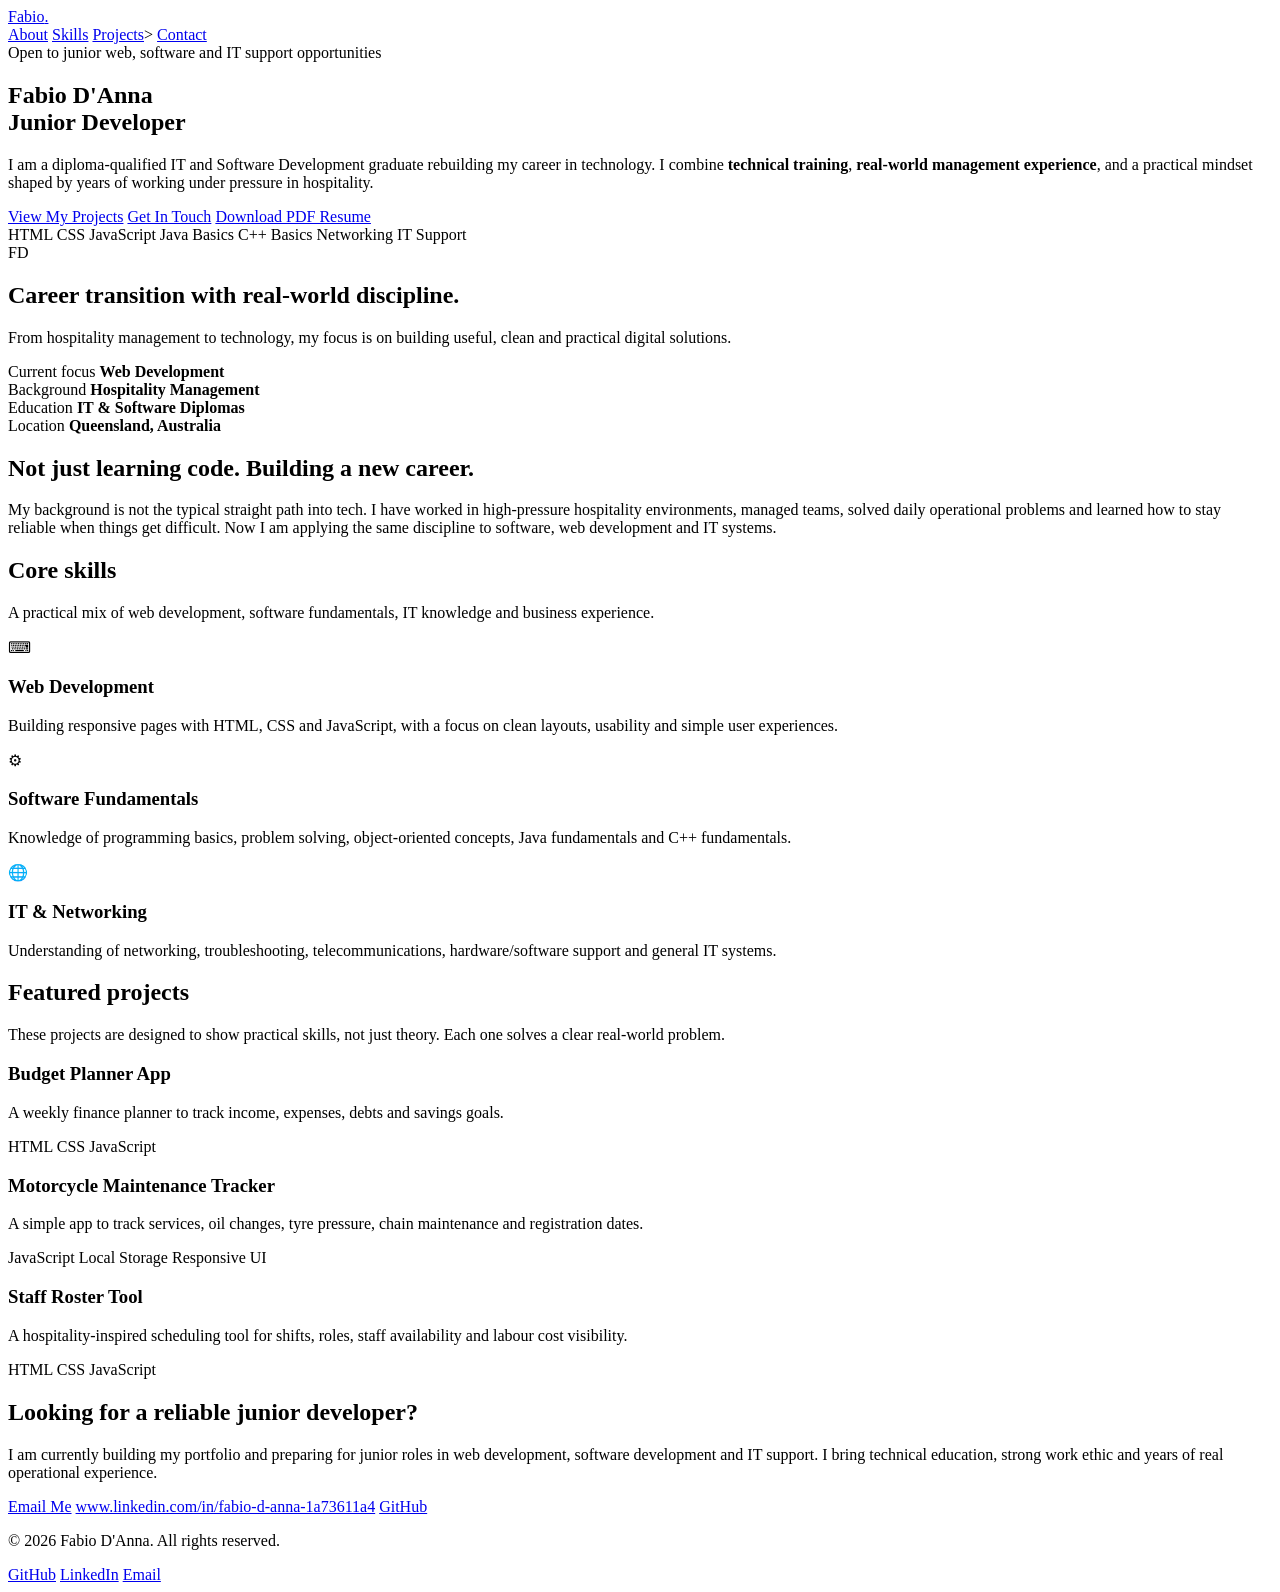
==== index.html @ 19a4f278 "Add files via upload" ====
<!DOCTYPE html>
<html lang="en">
<head>
<link rel="stylesheet" href="css/style.css" /></head>

<body>

  <header>
    <div class="container navbar">
      <a href="index.html" class="logo">Fabio<span>.</span></a>

      <nav class="nav-links">
        <a href="about.html">About</a>
        <a href="skills.html">Skills</a>
        <a href="project.html">Projects</a>>
        <a href="contact.html" class="nav-button">Contact</a>
      </nav>
    </div>
  </header>

  <main>

    <!-- HERO SECTION -->
    <section class="hero container">
      <div class="hero-content">
        <div class="eyebrow">
          <span class="eyebrow-dot"></span>
          Open to junior web, software and IT support opportunities
        </div>

        <h1>
          Fabio D'Anna<br />
          <span class="gradient-text">Junior Developer</span>
        </h1>

        <p class="hero-description">
          I am a diploma-qualified IT and Software Development graduate rebuilding my career in technology.
          I combine <strong>technical training</strong>, <strong>real-world management experience</strong>,
          and a practical mindset shaped by years of working under pressure in hospitality.
        </p>

        <div class="hero-actions">
          <a href="project.html" class="btn btn-primary">View My Projects</a>
          <a href="contact.html" class="btn btn-secondary">Get In Touch</a>
         <a href="assets/documents/Fabio-DAnna-Resume.pdf" class="btn btn-primary" download>
  Download PDF Resume
</a>
        </div>

        <div class="hero-tags">
          <span class="tag">HTML</span>
          <span class="tag">CSS</span>
          <span class="tag">JavaScript</span>
          <span class="tag">Java Basics</span>
          <span class="tag">C++ Basics</span>
          <span class="tag">Networking</span>
          <span class="tag">IT Support</span>
        </div>
      </div>

      <aside class="profile-card">
        <div class="card-top">
          <div class="initials">FD</div>
        </div>

        <h2>Career transition with real-world discipline.</h2>

        <p>
          From hospitality management to technology, my focus is on building useful,
          clean and practical digital solutions.
        </p>

        <div class="profile-list">
          <div class="profile-item">
            <span>Current focus</span>
            <strong>Web Development</strong>
          </div>

          <div class="profile-item">
            <span>Background</span>
            <strong>Hospitality Management</strong>
          </div>

          <div class="profile-item">
            <span>Education</span>
            <strong>IT & Software Diplomas</strong>
          </div>

          <div class="profile-item">
            <span>Location</span>
            <strong>Queensland, Australia</strong>
          </div>
        </div>
      </aside>
    </section>

    <!-- ABOUT PREVIEW -->
    <section id="about">
      <div class="container">
        <div class="section-header">
          <h2>Not just learning code. Building a new career.</h2>
          <p>
            My background is not the typical straight path into tech. I have worked in high-pressure
            hospitality environments, managed teams, solved daily operational problems and learned how
            to stay reliable when things get difficult. Now I am applying the same discipline to software,
            web development and IT systems.
          </p>
        </div>
      </div>
    </section>

    <!-- SKILLS SECTION -->
    <section id="skills">
      <div class="container">
        <div class="section-header">
          <h2>Core skills</h2>
          <p>
            A practical mix of web development, software fundamentals, IT knowledge and business experience.
          </p>
        </div>

        <div class="cards-grid">
          <article class="info-card">
            <div class="icon">⌨</div>
            <h3>Web Development</h3>
            <p>
              Building responsive pages with HTML, CSS and JavaScript, with a focus on clean layouts,
              usability and simple user experiences.
            </p>
          </article>

          <article class="info-card">
            <div class="icon">⚙</div>
            <h3>Software Fundamentals</h3>
            <p>
              Knowledge of programming basics, problem solving, object-oriented concepts,
              Java fundamentals and C++ fundamentals.
            </p>
          </article>

          <article class="info-card">
            <div class="icon">🌐</div>
            <h3>IT & Networking</h3>
            <p>
              Understanding of networking, troubleshooting, telecommunications,
              hardware/software support and general IT systems.
            </p>
          </article>
        </div>
      </div>
    </section>

    <!-- PROJECTS PREVIEW -->
    <section id="projects">
      <div class="container">
        <div class="section-header">
          <h2>Featured projects</h2>
          <p>
            These projects are designed to show practical skills, not just theory.
            Each one solves a clear real-world problem.
          </p>
        </div>

        <div class="projects-grid">
          <article class="project-card">
            <div class="project-image"></div>
            <div class="project-content">
              <h3>Budget Planner App</h3>
              <p>
                A weekly finance planner to track income, expenses, debts and savings goals.
              </p>
              <div class="project-tech">
                <span class="tech-pill">HTML</span>
                <span class="tech-pill">CSS</span>
                <span class="tech-pill">JavaScript</span>
              </div>
            </div>
          </article>

          <article class="project-card">
            <div class="project-image"></div>
            <div class="project-content">
              <h3>Motorcycle Maintenance Tracker</h3>
              <p>
                A simple app to track services, oil changes, tyre pressure, chain maintenance and registration dates.
              </p>
              <div class="project-tech">
                <span class="tech-pill">JavaScript</span>
                <span class="tech-pill">Local Storage</span>
                <span class="tech-pill">Responsive UI</span>
              </div>
            </div>
          </article>

          <article class="project-card">
            <div class="project-image"></div>
            <div class="project-content">
              <h3>Staff Roster Tool</h3>
              <p>
                A hospitality-inspired scheduling tool for shifts, roles, staff availability and labour cost visibility.
              </p>
              <div class="project-tech">
                <span class="tech-pill">HTML</span>
                <span class="tech-pill">CSS</span>
                <span class="tech-pill">JavaScript</span>
              </div>
            </div>
          </article>
        </div>
      </div>
    </section>

    <!-- CONTACT CTA -->
    <section id="contact">
      <div class="container">
        <div class="cta">
          <h2>Looking for a reliable junior developer?</h2>
          <p>
            I am currently building my portfolio and preparing for junior roles in web development,
            software development and IT support. I bring technical education, strong work ethic and
            years of real operational experience.
          </p>

          <div class="hero-actions" style="justify-content: center; margin-bottom: 0;">
            <a href="mailto:gnomocode@gmail.com" class="btn btn-primary">Email Me</a>
            <a href="#" class="btn btn-secondary">www.linkedin.com/in/fabio-d-anna-1a73611a4</a>
            <a href="#" class="btn btn-secondary">GitHub</a>
          </div>
        </div>
      </div>
    </section>

  </main>

  <footer>
    <div class="container footer-inner">
      <p>© 2026 Fabio D'Anna. All rights reserved.</p>

      <div class="footer-links">
        <a href="#">GitHub</a>
        <a href="#">LinkedIn</a>
        <a href="mailto:your.email@example.com">Email</a>
      </div>
    </div>
  </footer>

</body>
</html>
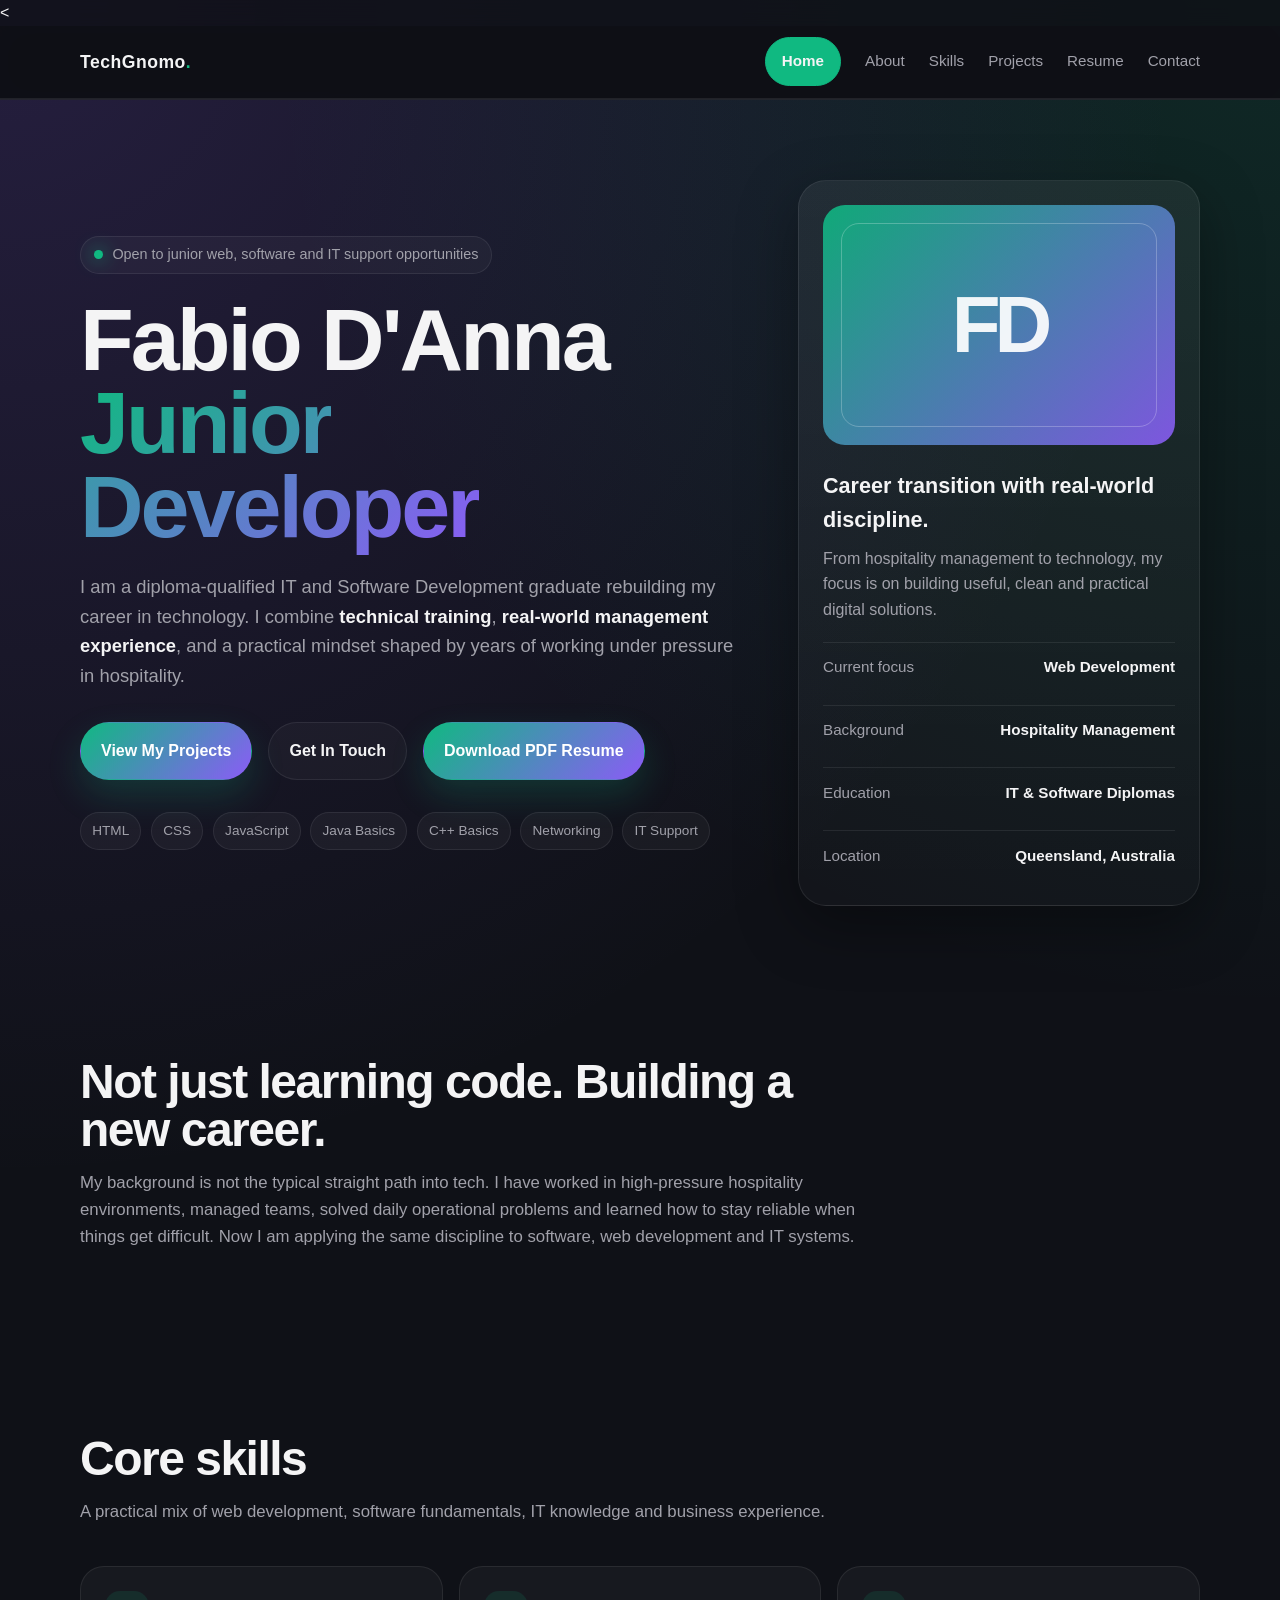
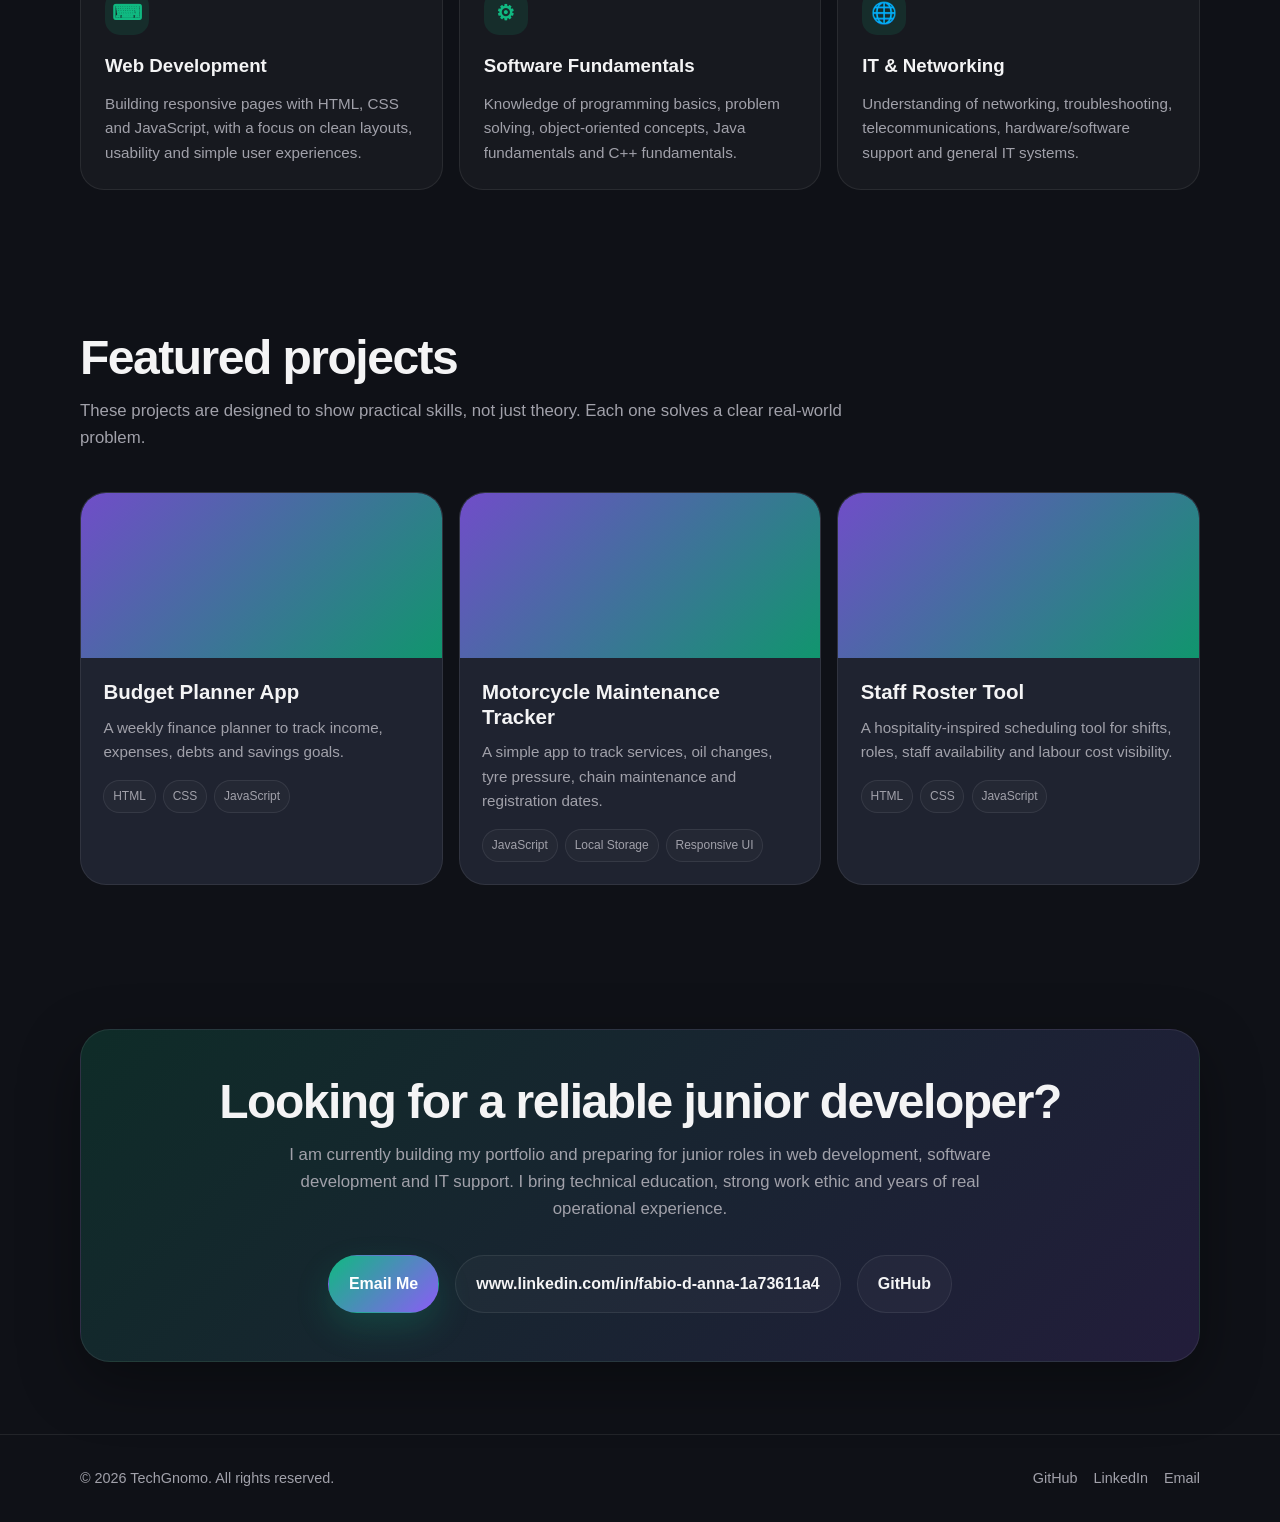
==== commit 238cade6: "Improve mobile responsive layout" ====
--- a/index.html
+++ b/index.html
@@ -6,16 +6,24 @@
 <body>
 
   <header>
-    <div class="container navbar">
-      <a href="index.html" class="logo">Fabio<span>.</span></a>
-
-      <nav class="nav-links">
-        <a href="about.html">About</a>
-        <a href="skills.html">Skills</a>
-        <a href="project.html">Projects</a>>
-        <a href="contact.html" class="nav-button">Contact</a>
-      </nav>
-    </div>
+    <<header>
+  <div class="container navbar">
+    <a href="index.html" class="logo">TechGnomo<span>.</span></a>
+
+    <button class="mobile-menu-btn" id="mobileMenuBtn" aria-label="Open menu">
+      ☰
+    </button>
+
+    <nav class="nav-links" id="navLinks">
+      <a href="index.html" class="nav-button active">Home</a>
+      <a href="about.html">About</a>
+      <a href="skills.html">Skills</a>
+      <a href="project.html">Projects</a>
+      <a href="resume.html">Resume</a>
+      <a href="contact.html" >Contact</a>
+    </nav>
+  </div>
+</header>
   </header>
 
   <main>
@@ -234,7 +242,7 @@
 
   <footer>
     <div class="container footer-inner">
-      <p>© 2026 Fabio D'Anna. All rights reserved.</p>
+      <p>© 2026 TechGnomo. All rights reserved.</p>
 
       <div class="footer-links">
         <a href="#">GitHub</a>
--- a/css/style.css
+++ b/css/style.css
@@ -0,0 +1,1367 @@
+:root {
+  --bg: #0f1117;
+  --bg-soft: #171a23;
+  --card: #1f2330;
+  --text: #f4f4f5;
+  --muted: #a1a1aa;
+  --emerald: #10b981;
+  --violet: #8b5cf6;
+  --blue: #38bdf8;
+  --yellow: #facc15;
+  --red: #fb7185;
+  --border: rgba(255, 255, 255, 0.08);
+  --shadow: 0 20px 60px rgba(0, 0, 0, 0.35);
+}
+
+/* RESET */
+
+* {
+  margin: 0;
+  padding: 0;
+  box-sizing: border-box;
+}
+
+html {
+  scroll-behavior: smooth;
+}
+
+body {
+  font-family: Arial, Helvetica, sans-serif;
+  background:
+    radial-gradient(circle at top left, rgba(139, 92, 246, 0.18), transparent 35%),
+    radial-gradient(circle at top right, rgba(16, 185, 129, 0.14), transparent 30%),
+    var(--bg);
+  color: var(--text);
+  line-height: 1.6;
+}
+
+a {
+  color: inherit;
+  text-decoration: none;
+}
+
+button,
+input,
+textarea,
+select {
+  font: inherit;
+}
+
+.container {
+  width: min(1120px, 92%);
+  margin: 0 auto;
+}
+
+/* NAVBAR */
+
+header {
+  position: sticky;
+  top: 0;
+  z-index: 100;
+  backdrop-filter: blur(16px);
+  background: rgba(15, 17, 23, 0.82);
+  border-bottom: 1px solid var(--border);
+}
+
+.navbar {
+  min-height: 72px;
+  display: flex;
+  align-items: center;
+  justify-content: space-between;
+}
+
+.logo {
+  font-size: 1.1rem;
+  font-weight: 800;
+  letter-spacing: 0.5px;
+}
+
+.logo span {
+  color: var(--emerald);
+}
+
+.nav-links {
+  display: flex;
+  gap: 1.5rem;
+  align-items: center;
+  color: var(--muted);
+  font-size: 0.95rem;
+}
+
+.nav-links a:hover,
+.nav-links a.active {
+  color: var(--text);
+}
+
+.nav-button {
+  padding: 0.7rem 1rem;
+  border: 1px solid var(--emerald);
+  color: var(--emerald);
+  border-radius: 999px;
+  font-weight: 700;
+  transition: 0.2s ease;
+}
+
+.nav-button:hover,
+.nav-button.active {
+  background: var(--emerald);
+  color: #07110d;
+}
+
+/* HERO COMMON */
+
+.page-hero {
+  padding: 6rem 0 4rem;
+}
+
+.hero {
+  min-height: calc(100vh - 72px);
+  display: grid;
+  grid-template-columns: 1.25fr 0.75fr;
+  gap: 3rem;
+  align-items: center;
+  padding: 5rem 0;
+}
+
+.eyebrow {
+  display: inline-flex;
+  align-items: center;
+  gap: 0.6rem;
+  padding: 0.4rem 0.8rem;
+  border: 1px solid var(--border);
+  border-radius: 999px;
+  color: var(--muted);
+  background: rgba(255, 255, 255, 0.03);
+  margin-bottom: 1.5rem;
+  font-size: 0.9rem;
+}
+
+.eyebrow-dot {
+  width: 9px;
+  height: 9px;
+  border-radius: 50%;
+  background: var(--emerald);
+  box-shadow: 0 0 18px var(--emerald);
+}
+
+.hero h1,
+.page-hero h1 {
+  font-size: clamp(2.8rem, 7vw, 5.5rem);
+  line-height: 0.95;
+  letter-spacing: -3px;
+  margin-bottom: 1.5rem;
+  max-width: 950px;
+}
+
+.gradient-text {
+  background: linear-gradient(135deg, var(--emerald), var(--violet));
+  -webkit-background-clip: text;
+  background-clip: text;
+  color: transparent;
+}
+
+.hero-description {
+  max-width: 840px;
+  color: var(--muted);
+  font-size: 1.15rem;
+  margin-bottom: 2rem;
+}
+
+.hero-description strong {
+  color: var(--text);
+  font-weight: 700;
+}
+
+.hero-actions {
+  display: flex;
+  flex-wrap: wrap;
+  gap: 1rem;
+  margin-bottom: 2rem;
+}
+
+.hero-tags {
+  display: flex;
+  flex-wrap: wrap;
+  gap: 0.6rem;
+}
+
+.tag {
+  padding: 0.45rem 0.7rem;
+  background: rgba(255, 255, 255, 0.04);
+  border: 1px solid var(--border);
+  border-radius: 999px;
+  color: var(--muted);
+  font-size: 0.85rem;
+}
+
+/* BUTTONS */
+
+.btn {
+  display: inline-flex;
+  align-items: center;
+  justify-content: center;
+  padding: 0.95rem 1.25rem;
+  border-radius: 999px;
+  font-weight: 800;
+  transition: 0.2s ease;
+  border: 1px solid transparent;
+  cursor: pointer;
+}
+
+.btn-primary {
+  background: linear-gradient(135deg, var(--emerald), var(--violet));
+  color: white;
+  box-shadow: 0 15px 35px rgba(16, 185, 129, 0.2);
+}
+
+.btn-primary:hover {
+  transform: translateY(-2px);
+  box-shadow: 0 20px 45px rgba(139, 92, 246, 0.26);
+}
+
+.btn-secondary {
+  border-color: var(--border);
+  color: var(--text);
+  background: rgba(255, 255, 255, 0.03);
+}
+
+.btn-secondary:hover {
+  border-color: var(--emerald);
+  color: var(--emerald);
+}
+
+/* SECTIONS */
+
+section {
+  padding: 4.5rem 0;
+}
+
+.section-header {
+  max-width: 780px;
+  margin-bottom: 2.5rem;
+}
+
+.section-header h2 {
+  font-size: clamp(2rem, 4vw, 3rem);
+  line-height: 1;
+  letter-spacing: -1.5px;
+  margin-bottom: 1rem;
+}
+
+.section-header p {
+  color: var(--muted);
+  font-size: 1.05rem;
+}
+
+/* COMMON CARDS */
+
+.cards-grid,
+.projects-grid,
+.skills-grid,
+.values-grid,
+.strategy-grid,
+.availability-grid,
+.transferable-grid {
+  display: grid;
+  grid-template-columns: repeat(3, 1fr);
+  gap: 1rem;
+}
+
+.overview-grid {
+  display: grid;
+  grid-template-columns: repeat(4, 1fr);
+  gap: 1rem;
+}
+
+.info-card,
+.story-card,
+.qualification-card,
+.value-card,
+.strategy-card,
+.availability-card,
+.transferable-card,
+.overview-card,
+.skill-card,
+.contact-card,
+.resume-card,
+.resume-section,
+.role-card {
+  background: rgba(255, 255, 255, 0.035);
+  border: 1px solid var(--border);
+  border-radius: 24px;
+  padding: 1.5rem;
+  transition: 0.2s ease;
+}
+
+.info-card:hover,
+.value-card:hover,
+.strategy-card:hover,
+.availability-card:hover,
+.transferable-card:hover,
+.overview-card:hover,
+.skill-card:hover,
+.contact-card:hover {
+  transform: translateY(-4px);
+  border-color: rgba(16, 185, 129, 0.45);
+  box-shadow: var(--shadow);
+}
+
+.info-card h3,
+.story-card h3,
+.qualification-card h3,
+.value-card h3,
+.strategy-card h3,
+.availability-card h3,
+.transferable-card h3,
+.overview-card h3,
+.skill-card h3,
+.contact-card h3,
+.resume-card h3,
+.role-card h3 {
+  margin-bottom: 0.7rem;
+}
+
+.info-card p,
+.story-card p,
+.qualification-card p,
+.value-card p,
+.strategy-card p,
+.availability-card p,
+.transferable-card p,
+.overview-card p,
+.skill-card p,
+.contact-card p,
+.resume-card p,
+.role-card p {
+  color: var(--muted);
+  font-size: 0.95rem;
+}
+
+/* ICON BLOCKS */
+
+.icon,
+.overview-icon,
+.contact-icon,
+.value-number,
+.strategy-number,
+.availability-number,
+.transferable-number {
+  width: 44px;
+  height: 44px;
+  border-radius: 15px;
+  display: grid;
+  place-items: center;
+  background: rgba(16, 185, 129, 0.12);
+  color: var(--emerald);
+  font-size: 1.3rem;
+  font-weight: 900;
+  margin-bottom: 1rem;
+}
+
+/* HOME PROFILE CARD */
+
+.profile-card {
+  background: linear-gradient(180deg, rgba(255, 255, 255, 0.06), rgba(255, 255, 255, 0.02));
+  border: 1px solid var(--border);
+  border-radius: 28px;
+  padding: 1.5rem;
+  box-shadow: var(--shadow);
+}
+
+.card-top {
+  height: 240px;
+  border-radius: 22px;
+  background:
+    linear-gradient(135deg, rgba(16, 185, 129, 0.9), rgba(139, 92, 246, 0.88)),
+    linear-gradient(135deg, #111827, #1f2937);
+  display: flex;
+  align-items: center;
+  justify-content: center;
+  margin-bottom: 1.5rem;
+  position: relative;
+  overflow: hidden;
+}
+
+.card-top::before {
+  content: "";
+  position: absolute;
+  inset: 18px;
+  border: 1px solid rgba(255, 255, 255, 0.24);
+  border-radius: 18px;
+}
+
+.initials {
+  font-size: 5rem;
+  font-weight: 900;
+  letter-spacing: -6px;
+  color: rgba(255, 255, 255, 0.92);
+  z-index: 1;
+}
+
+.profile-card h2 {
+  font-size: 1.35rem;
+  margin-bottom: 0.5rem;
+}
+
+.profile-card p {
+  color: var(--muted);
+  margin-bottom: 1.2rem;
+}
+
+.profile-list {
+  display: grid;
+  gap: 0.75rem;
+}
+
+.profile-item {
+  display: flex;
+  justify-content: space-between;
+  gap: 1rem;
+  padding: 0.8rem 0;
+  border-top: 1px solid var(--border);
+  color: var(--muted);
+  font-size: 0.95rem;
+}
+
+.profile-item strong {
+  color: var(--text);
+  font-weight: 700;
+  text-align: right;
+}
+
+/* PROJECT CARDS */
+
+.project-card {
+  background: var(--card);
+  border: 1px solid var(--border);
+  border-radius: 26px;
+  overflow: hidden;
+  transition: 0.2s ease;
+  display: flex;
+  flex-direction: column;
+  min-height: 100%;
+}
+
+.project-card:hover {
+  transform: translateY(-5px);
+  border-color: rgba(139, 92, 246, 0.5);
+  box-shadow: var(--shadow);
+}
+
+.project-visual,
+.project-image {
+  height: 165px;
+  position: relative;
+  overflow: hidden;
+  background:
+    linear-gradient(135deg, rgba(139, 92, 246, 0.78), rgba(16, 185, 129, 0.78)),
+    #111827;
+}
+
+.project-content {
+  padding: 1.4rem;
+  display: flex;
+  flex-direction: column;
+  flex: 1;
+}
+
+.project-category {
+  color: var(--emerald);
+  font-size: 0.8rem;
+  font-weight: 800;
+  text-transform: uppercase;
+  letter-spacing: 0.06em;
+  margin-bottom: 0.5rem;
+}
+
+.project-content h3 {
+  font-size: 1.28rem;
+  margin-bottom: 0.7rem;
+  line-height: 1.2;
+}
+
+.project-content p {
+  color: var(--muted);
+  font-size: 0.95rem;
+  margin-bottom: 1rem;
+}
+
+.project-features {
+  margin: 0 0 1.1rem 1rem;
+  color: var(--muted);
+  font-size: 0.92rem;
+}
+
+.project-features li {
+  margin-bottom: 0.35rem;
+}
+
+.project-tech,
+.skill-tags,
+.tag-list {
+  display: flex;
+  flex-wrap: wrap;
+  gap: 0.45rem;
+}
+
+.tech-pill,
+.skill-tag {
+  font-size: 0.75rem;
+  color: var(--muted);
+  padding: 0.35rem 0.55rem;
+  border: 1px solid var(--border);
+  border-radius: 999px;
+  background: rgba(255, 255, 255, 0.025);
+}
+
+.project-links {
+  display: flex;
+  flex-wrap: wrap;
+  gap: 0.7rem;
+  margin-top: auto;
+}
+
+.project-link {
+  flex: 1;
+  min-width: 120px;
+  text-align: center;
+  padding: 0.75rem 0.9rem;
+  border-radius: 999px;
+  font-weight: 800;
+  font-size: 0.88rem;
+  transition: 0.2s ease;
+}
+
+.project-link.primary {
+  background: linear-gradient(135deg, var(--emerald), var(--violet));
+  color: white;
+}
+
+.project-link.secondary {
+  border: 1px solid var(--border);
+  color: var(--text);
+  background: rgba(255, 255, 255, 0.03);
+}
+
+.project-link:hover {
+  transform: translateY(-2px);
+}
+
+.status-badge {
+  position: absolute;
+  top: 1rem;
+  right: 1rem;
+  z-index: 1;
+  font-size: 0.75rem;
+  font-weight: 800;
+  padding: 0.35rem 0.6rem;
+  border-radius: 999px;
+  background: rgba(15, 17, 23, 0.72);
+  border: 1px solid rgba(255, 255, 255, 0.16);
+  backdrop-filter: blur(10px);
+}
+
+.status-complete {
+  color: var(--emerald);
+}
+
+.status-progress {
+  color: var(--yellow);
+}
+
+.status-planned {
+  color: var(--blue);
+}
+
+.project-icon {
+  position: absolute;
+  left: 1.4rem;
+  bottom: 1.2rem;
+  font-size: 2.6rem;
+  z-index: 1;
+}
+
+/* FILTERS */
+
+.filter-bar {
+  display: flex;
+  flex-wrap: wrap;
+  gap: 0.7rem;
+  margin-bottom: 2rem;
+}
+
+.filter-btn {
+  border: 1px solid var(--border);
+  background: rgba(255, 255, 255, 0.035);
+  color: var(--muted);
+  padding: 0.7rem 1rem;
+  border-radius: 999px;
+  cursor: pointer;
+  font-weight: 700;
+  transition: 0.2s ease;
+}
+
+.filter-btn:hover,
+.filter-btn.active {
+  color: var(--text);
+  border-color: var(--emerald);
+  background: rgba(16, 185, 129, 0.12);
+}
+
+/* SKILLS PAGE */
+
+.skill-category {
+  margin-bottom: 4rem;
+}
+
+.category-title {
+  display: flex;
+  align-items: center;
+  gap: 0.8rem;
+  margin-bottom: 1.5rem;
+}
+
+.category-title span {
+  width: 44px;
+  height: 44px;
+  border-radius: 15px;
+  display: grid;
+  place-items: center;
+  background: rgba(139, 92, 246, 0.14);
+  color: var(--violet);
+  font-size: 1.3rem;
+}
+
+.category-title h2 {
+  font-size: clamp(1.8rem, 3vw, 2.5rem);
+  letter-spacing: -1px;
+  line-height: 1;
+}
+
+.skill-level {
+  margin-bottom: 1rem;
+}
+
+.skill-level-top {
+  display: flex;
+  justify-content: space-between;
+  gap: 1rem;
+  color: var(--muted);
+  font-size: 0.82rem;
+  font-weight: 800;
+  margin-bottom: 0.45rem;
+}
+
+.skill-bar {
+  height: 8px;
+  border-radius: 999px;
+  background: rgba(255, 255, 255, 0.08);
+  overflow: hidden;
+}
+
+.skill-progress {
+  height: 100%;
+  border-radius: 999px;
+  background: linear-gradient(135deg, var(--emerald), var(--violet));
+}
+
+.progress-85 { width: 85%; }
+.progress-75 { width: 75%; }
+.progress-65 { width: 65%; }
+.progress-55 { width: 55%; }
+.progress-45 { width: 45%; }
+.progress-35 { width: 35%; }
+
+/* TIMELINE / ROADMAP */
+
+.timeline,
+.roadmap {
+  display: grid;
+  gap: 1rem;
+}
+
+.timeline-item,
+.roadmap-item {
+  display: grid;
+  grid-template-columns: 180px 1fr;
+  gap: 1.5rem;
+  padding: 1.5rem;
+  border: 1px solid var(--border);
+  border-radius: 22px;
+  background: rgba(255, 255, 255, 0.035);
+}
+
+.timeline-date,
+.roadmap-stage {
+  color: var(--emerald);
+  font-weight: 900;
+}
+
+.timeline-content h3,
+.roadmap-content h3 {
+  margin-bottom: 0.5rem;
+  font-size: 1.1rem;
+}
+
+.timeline-content p,
+.roadmap-content p {
+  color: var(--muted);
+}
+
+/* ABOUT PAGE */
+
+.story-grid,
+.qualification-grid {
+  display: grid;
+  grid-template-columns: repeat(2, 1fr);
+  gap: 1rem;
+}
+
+.highlight-box {
+  background:
+    linear-gradient(135deg, rgba(16, 185, 129, 0.13), rgba(139, 92, 246, 0.13));
+  border: 1px solid var(--border);
+  border-radius: 30px;
+  padding: 2.5rem;
+  margin-top: 1.2rem;
+}
+
+.highlight-box h3 {
+  font-size: 1.6rem;
+  margin-bottom: 1rem;
+}
+
+.highlight-box p {
+  color: var(--muted);
+  font-size: 1.05rem;
+  max-width: 880px;
+}
+
+/* CONTACT PAGE */
+
+.contact-layout {
+  display: grid;
+  grid-template-columns: 0.85fr 1.15fr;
+  gap: 1.2rem;
+  align-items: start;
+}
+
+.contact-info {
+  display: grid;
+  gap: 1rem;
+}
+
+.contact-card a {
+  color: var(--emerald);
+  font-weight: 800;
+  word-break: break-word;
+}
+
+.form-card {
+  background:
+    linear-gradient(180deg, rgba(255, 255, 255, 0.06), rgba(255, 255, 255, 0.025));
+  border: 1px solid var(--border);
+  border-radius: 30px;
+  padding: 2rem;
+  box-shadow: var(--shadow);
+}
+
+.form-card h2 {
+  font-size: 2rem;
+  line-height: 1;
+  letter-spacing: -1px;
+  margin-bottom: 0.8rem;
+}
+
+.form-card > p {
+  color: var(--muted);
+  margin-bottom: 1.8rem;
+}
+
+.form-grid {
+  display: grid;
+  grid-template-columns: 1fr 1fr;
+  gap: 1rem;
+}
+
+.form-group {
+  display: flex;
+  flex-direction: column;
+  gap: 0.45rem;
+  margin-bottom: 1rem;
+}
+
+.form-group.full {
+  grid-column: 1 / -1;
+}
+
+label {
+  color: var(--text);
+  font-size: 0.9rem;
+  font-weight: 800;
+}
+
+input,
+select,
+textarea {
+  width: 100%;
+  border: 1px solid var(--border);
+  background: rgba(15, 17, 23, 0.8);
+  color: var(--text);
+  border-radius: 16px;
+  padding: 0.95rem 1rem;
+  outline: none;
+  transition: 0.2s ease;
+}
+
+textarea {
+  min-height: 160px;
+  resize: vertical;
+}
+
+input:focus,
+select:focus,
+textarea:focus {
+  border-color: var(--emerald);
+  box-shadow: 0 0 0 4px rgba(16, 185, 129, 0.1);
+}
+
+input::placeholder,
+textarea::placeholder {
+  color: #71717a;
+}
+
+.submit-row {
+  display: flex;
+  align-items: center;
+  justify-content: space-between;
+  gap: 1rem;
+  flex-wrap: wrap;
+  margin-top: 0.5rem;
+}
+
+.form-note {
+  color: var(--muted);
+  font-size: 0.85rem;
+  max-width: 360px;
+}
+
+.form-message {
+  display: none;
+  margin-top: 1.2rem;
+  padding: 1rem;
+  border-radius: 16px;
+  border: 1px solid rgba(16, 185, 129, 0.35);
+  background: rgba(16, 185, 129, 0.1);
+  color: var(--text);
+}
+
+.form-message.show {
+  display: block;
+}
+
+/* RESUME PAGE */
+
+.resume-layout {
+  display: grid;
+  grid-template-columns: 0.8fr 1.2fr;
+  gap: 1.2rem;
+  align-items: start;
+}
+
+.sidebar {
+  display: grid;
+  gap: 1rem;
+  position: sticky;
+  top: 96px;
+}
+
+.main-resume {
+  display: grid;
+  gap: 1rem;
+}
+
+.resume-section h2 {
+  font-size: 1.55rem;
+  margin-bottom: 1rem;
+  letter-spacing: -0.5px;
+}
+
+.resume-item {
+  padding: 1.25rem 0;
+  border-top: 1px solid var(--border);
+}
+
+.resume-item:first-of-type {
+  border-top: none;
+  padding-top: 0;
+}
+
+.resume-item:last-child {
+  padding-bottom: 0;
+}
+
+.resume-item-top {
+  display: flex;
+  justify-content: space-between;
+  gap: 1rem;
+  flex-wrap: wrap;
+  margin-bottom: 0.5rem;
+}
+
+.resume-date {
+  color: var(--emerald);
+  font-weight: 800;
+  font-size: 0.9rem;
+}
+
+.resume-subtitle {
+  color: var(--muted);
+  font-weight: 700;
+  margin-bottom: 0.75rem;
+}
+
+.bullet-list {
+  margin-left: 1.2rem;
+  color: var(--muted);
+}
+
+.bullet-list li {
+  margin-bottom: 0.45rem;
+}
+
+.contact-list,
+.simple-list {
+  display: grid;
+  gap: 0.75rem;
+  list-style: none;
+}
+
+.contact-list li,
+.simple-list li {
+  color: var(--muted);
+  font-size: 0.95rem;
+  border-top: 1px solid var(--border);
+  padding-top: 0.75rem;
+}
+
+.contact-list strong,
+.simple-list strong {
+  color: var(--text);
+  display: block;
+  margin-bottom: 0.15rem;
+}
+
+.role-grid {
+  display: grid;
+  grid-template-columns: repeat(3, 1fr);
+  gap: 1rem;
+}
+
+/* CTA */
+
+.cta {
+  background:
+    linear-gradient(135deg, rgba(16, 185, 129, 0.16), rgba(139, 92, 246, 0.16));
+  border: 1px solid var(--border);
+  border-radius: 30px;
+  padding: 3rem;
+  text-align: center;
+  box-shadow: var(--shadow);
+}
+
+.cta h2 {
+  font-size: clamp(2rem, 4vw, 3rem);
+  line-height: 1;
+  letter-spacing: -1.5px;
+  margin-bottom: 1rem;
+}
+
+.cta p {
+  color: var(--muted);
+  max-width: 720px;
+  margin: 0 auto 2rem;
+  font-size: 1.05rem;
+}
+
+.cta-actions {
+  display: flex;
+  justify-content: center;
+  flex-wrap: wrap;
+  gap: 1rem;
+}
+
+/* FOOTER */
+
+footer {
+  padding: 2rem 0;
+  border-top: 1px solid var(--border);
+  color: var(--muted);
+  font-size: 0.9rem;
+}
+
+.footer-inner {
+  display: flex;
+  justify-content: space-between;
+  gap: 1rem;
+  flex-wrap: wrap;
+}
+
+.footer-links {
+  display: flex;
+  gap: 1rem;
+}
+
+.footer-links a:hover {
+  color: var(--emerald);
+}
+
+/* PRINT */
+
+@media print {
+  header,
+  footer,
+  .hero-actions,
+  .cta {
+    display: none;
+  }
+
+  body {
+    background: white;
+    color: black;
+  }
+
+  .resume-card,
+  .resume-section,
+  .role-card {
+    box-shadow: none;
+    border: 1px solid #ddd;
+    background: white;
+  }
+
+  .resume-card p,
+  .resume-section p,
+  .resume-subtitle,
+  .bullet-list,
+  .contact-list li,
+  .simple-list li {
+    color: #333;
+  }
+
+  .resume-date {
+    color: #047857;
+  }
+
+  section {
+    padding: 1rem 0;
+  }
+}
+
+/* RESPONSIVE */
+
+@media (max-width: 980px) {
+  .projects-grid,
+  .skills-grid,
+  .values-grid,
+  .strategy-grid,
+  .availability-grid,
+  .transferable-grid,
+  .role-grid {
+    grid-template-columns: repeat(2, 1fr);
+  }
+
+  .overview-grid {
+    grid-template-columns: repeat(2, 1fr);
+  }
+
+  .resume-layout,
+  .contact-layout {
+    grid-template-columns: 1fr;
+  }
+
+  .sidebar {
+    position: static;
+  }
+}
+
+@media (max-width: 900px) {
+  .hero {
+    grid-template-columns: 1fr;
+    padding: 3.5rem 0;
+  }
+
+  .profile-card {
+    max-width: 520px;
+  }
+
+  .story-grid,
+  .qualification-grid {
+    grid-template-columns: 1fr;
+  }
+
+  .timeline-item,
+  .roadmap-item {
+    grid-template-columns: 1fr;
+    gap: 0.5rem;
+  }
+
+  .nav-links {
+    display: none;
+  }
+}
+
+@media (max-width: 760px) {
+  .projects-grid,
+  .skills-grid,
+  .values-grid,
+  .strategy-grid,
+  .availability-grid,
+  .transferable-grid,
+  .overview-grid,
+  .role-grid {
+    grid-template-columns: 1fr;
+  }
+
+  .page-hero {
+    padding: 4rem 0 2.5rem;
+  }
+
+  .hero h1,
+  .page-hero h1 {
+    letter-spacing: -2px;
+  }
+
+  section {
+    padding: 3.5rem 0;
+  }
+
+  .form-grid {
+    grid-template-columns: 1fr;
+  }
+
+  .cta,
+  .form-card,
+  .highlight-box {
+    padding: 2rem 1.3rem;
+  }
+
+  .hero-actions,
+  .cta-actions,
+  .submit-row {
+    flex-direction: column;
+    align-items: stretch;
+  }
+
+  .btn {
+    width: 100%;
+  }
+}
+
+@media (max-width: 520px) {
+  .hero h1,
+  .page-hero h1 {
+    font-size: 2.7rem;
+  }
+
+  .profile-item {
+    flex-direction: column;
+    gap: 0.25rem;
+  }
+
+  .profile-item strong {
+    text-align: left;
+  }
+}
+
+/* MOBILE NAVIGATION FIX */
+
+.mobile-menu-btn {
+  display: none;
+  border: 1px solid var(--border);
+  background: rgba(255, 255, 255, 0.04);
+  color: var(--text);
+  width: 44px;
+  height: 44px;
+  border-radius: 14px;
+  font-size: 1.4rem;
+  cursor: pointer;
+}
+
+@media (max-width: 900px) {
+  .navbar {
+    position: relative;
+  }
+
+  .mobile-menu-btn {
+    display: grid;
+    place-items: center;
+  }
+
+  .nav-links {
+    display: none;
+    position: absolute;
+    top: 72px;
+    left: 0;
+    right: 0;
+    flex-direction: column;
+    align-items: stretch;
+    gap: 0.4rem;
+    padding: 1rem;
+    background: rgba(15, 17, 23, 0.98);
+    border: 1px solid var(--border);
+    border-radius: 0 0 22px 22px;
+    box-shadow: var(--shadow);
+  }
+
+  .nav-links.show {
+    display: flex;
+  }
+
+  .nav-links a {
+    padding: 0.85rem 1rem;
+    border-radius: 14px;
+  }
+
+  .nav-links a:hover,
+  .nav-links a.active {
+    background: rgba(255, 255, 255, 0.05);
+  }
+
+  .nav-button {
+    text-align: center;
+    margin-top: 0.4rem;
+  }
+}
+
+/* MOBILE HERO IMPROVEMENTS */
+
+@media (max-width: 760px) {
+  .hero {
+    min-height: auto;
+    padding: 3rem 0;
+  }
+
+  .hero h1,
+  .page-hero h1 {
+    font-size: clamp(2.3rem, 13vw, 3.4rem);
+    line-height: 0.95;
+    letter-spacing: -1.8px;
+  }
+
+  .hero-description {
+    font-size: 1rem;
+  }
+
+  .eyebrow {
+    font-size: 0.8rem;
+  }
+
+  .section-header h2,
+  .cta h2 {
+    font-size: clamp(1.9rem, 10vw, 2.7rem);
+  }
+
+  .section-header p,
+  .cta p {
+    font-size: 1rem;
+  }
+}
+
+/* MOBILE CARD SPACING */
+
+@media (max-width: 560px) {
+  .container {
+    width: min(100% - 1.4rem, 1120px);
+  }
+
+  .profile-card,
+  .info-card,
+  .story-card,
+  .qualification-card,
+  .value-card,
+  .strategy-card,
+  .availability-card,
+  .transferable-card,
+  .overview-card,
+  .skill-card,
+  .contact-card,
+  .resume-card,
+  .resume-section,
+  .role-card,
+  .project-card {
+    border-radius: 20px;
+  }
+
+  .project-content,
+  .info-card,
+  .story-card,
+  .qualification-card,
+  .value-card,
+  .strategy-card,
+  .availability-card,
+  .transferable-card,
+  .overview-card,
+  .skill-card,
+  .contact-card,
+  .resume-card,
+  .resume-section,
+  .role-card {
+    padding: 1.15rem;
+  }
+
+  .cta {
+    border-radius: 22px;
+  }
+}
+
+/* MOBILE PROJECT CARDS */
+
+@media (max-width: 560px) {
+  .project-visual,
+  .project-image {
+    height: 135px;
+  }
+
+  .project-content h3 {
+    font-size: 1.15rem;
+  }
+
+  .project-links {
+    flex-direction: column;
+  }
+
+  .project-link {
+    width: 100%;
+  }
+}
+
+/* MOBILE RESUME FIX */
+
+@media (max-width: 560px) {
+  .resume-item-top {
+    flex-direction: column;
+    gap: 0.25rem;
+  }
+
+  .resume-section h2 {
+    font-size: 1.35rem;
+  }
+
+  .bullet-list {
+    margin-left: 1rem;
+  }
+}
+
+/* MOBILE CONTACT FORM FIX */
+
+@media (max-width: 560px) {
+  input,
+  select,
+  textarea {
+    font-size: 1rem;
+  }
+
+  .form-card h2 {
+    font-size: 1.7rem;
+  }
+}
